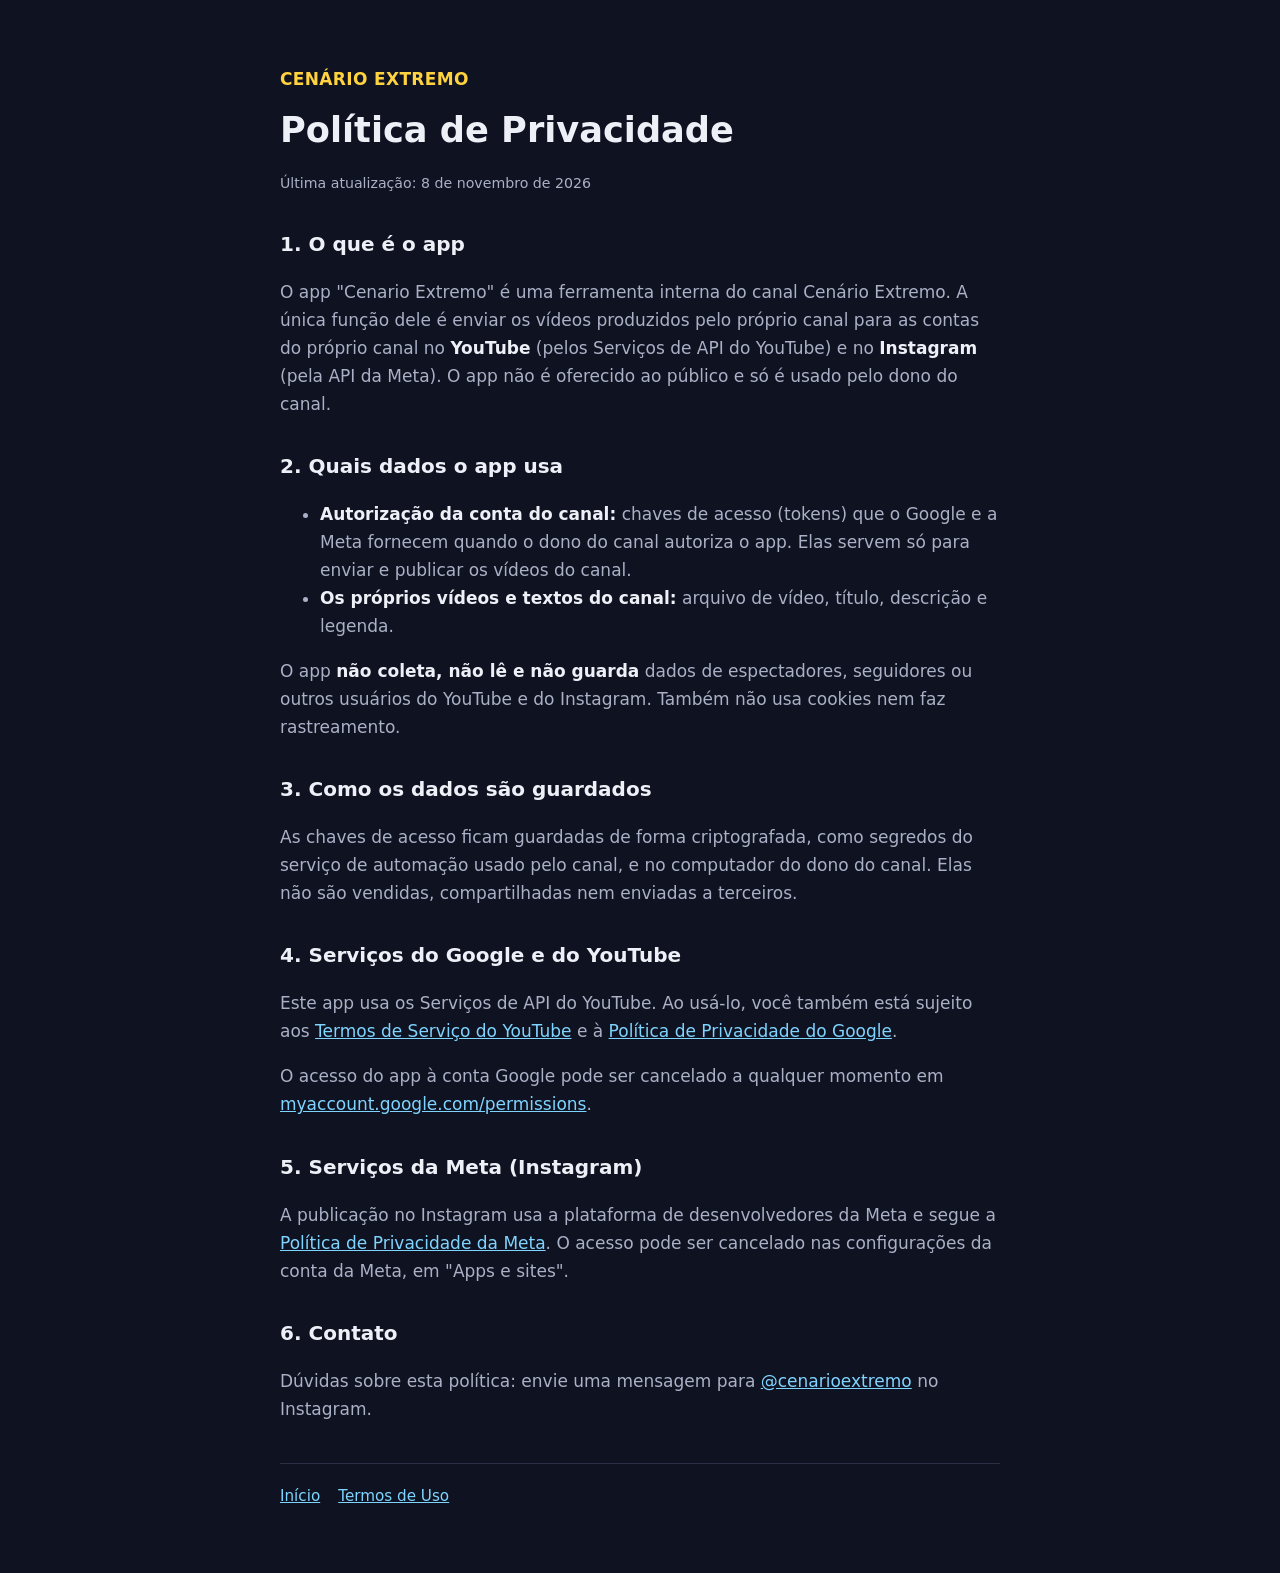
==== privacidade.html @ 7fbb327b "Site do canal: inicio, politica de privacidade e termos Co-Authored-By: Claude Opus 5.5 <noreply@ant" ====
<!doctype html>
<html lang="pt-BR">
<head>
<meta charset="utf-8">
<meta name="viewport" content="width=device-width, initial-scale=1">
<title>Política de Privacidade</title>
<meta name="description" content="Política de Privacidade do app Cenario Extremo.">
<link rel="stylesheet" href="estilo.css">
</head>
<body>
<main>
  <p class="marca">CENÁRIO EXTREMO</p>
  <h1>Política de Privacidade</h1>
  <p><small>Última atualização: 8 de novembro de 2026</small></p>

  <h2>1. O que é o app</h2>
  <p>O app "Cenario Extremo" é uma ferramenta interna do canal Cenário Extremo. A única função dele é enviar os vídeos produzidos pelo próprio canal para as contas do próprio canal no <strong>YouTube</strong> (pelos Serviços de API do YouTube) e no <strong>Instagram</strong> (pela API da Meta). O app não é oferecido ao público e só é usado pelo dono do canal.</p>

  <h2>2. Quais dados o app usa</h2>
  <ul>
    <li><strong>Autorização da conta do canal:</strong> chaves de acesso (tokens) que o Google e a Meta fornecem quando o dono do canal autoriza o app. Elas servem só para enviar e publicar os vídeos do canal.</li>
    <li><strong>Os próprios vídeos e textos do canal:</strong> arquivo de vídeo, título, descrição e legenda.</li>
  </ul>
  <p>O app <strong>não coleta, não lê e não guarda</strong> dados de espectadores, seguidores ou outros usuários do YouTube e do Instagram. Também não usa cookies nem faz rastreamento.</p>

  <h2>3. Como os dados são guardados</h2>
  <p>As chaves de acesso ficam guardadas de forma criptografada, como segredos do serviço de automação usado pelo canal, e no computador do dono do canal. Elas não são vendidas, compartilhadas nem enviadas a terceiros.</p>

  <h2>4. Serviços do Google e do YouTube</h2>
  <p>Este app usa os Serviços de API do YouTube. Ao usá-lo, você também está sujeito aos <a href="https://www.youtube.com/t/terms">Termos de Serviço do YouTube</a> e à <a href="https://policies.google.com/privacy">Política de Privacidade do Google</a>.</p>
  <p>O acesso do app à conta Google pode ser cancelado a qualquer momento em <a href="https://myaccount.google.com/permissions">myaccount.google.com/permissions</a>.</p>

  <h2>5. Serviços da Meta (Instagram)</h2>
  <p>A publicação no Instagram usa a plataforma de desenvolvedores da Meta e segue a <a href="https://www.facebook.com/privacy/policy/">Política de Privacidade da Meta</a>. O acesso pode ser cancelado nas configurações da conta da Meta, em "Apps e sites".</p>

  <h2>6. Contato</h2>
  <p>Dúvidas sobre esta política: envie uma mensagem para <a href="https://www.instagram.com/cenarioextremo/">@cenarioextremo</a> no Instagram.</p>

  <nav>
    <a href="index.html">Início</a>
    <a href="termos.html">Termos de Uso</a>
  </nav>
</main>
</body>
</html>
---- estilo.css ----
:root{--fundo:#0f1220;--cartao:#181c2e;--texto:#eef0f7;--suave:#aab0c6;--destaque:#ffd23f;--link:#7fd4ff}
*{box-sizing:border-box}
body{margin:0;background:var(--fundo);color:var(--texto);font:17px/1.65 system-ui,-apple-system,"Segoe UI",Roboto,sans-serif}
main{max-width:760px;margin:0 auto;padding:48px 20px 64px}
h1{font-size:2.2rem;line-height:1.15;margin:0 0 8px}
h2{font-size:1.25rem;margin:32px 0 8px}
p,li{color:var(--suave)}
strong{color:var(--texto)}
a{color:var(--link)}
.marca{color:var(--destaque);font-weight:800;letter-spacing:.02em}
.cartao{background:var(--cartao);border-radius:14px;padding:20px 22px;margin:24px 0}
nav{display:flex;gap:18px;flex-wrap:wrap;margin-top:40px;padding-top:20px;border-top:1px solid #2a2f45;font-size:.95rem}
small{color:var(--suave)}
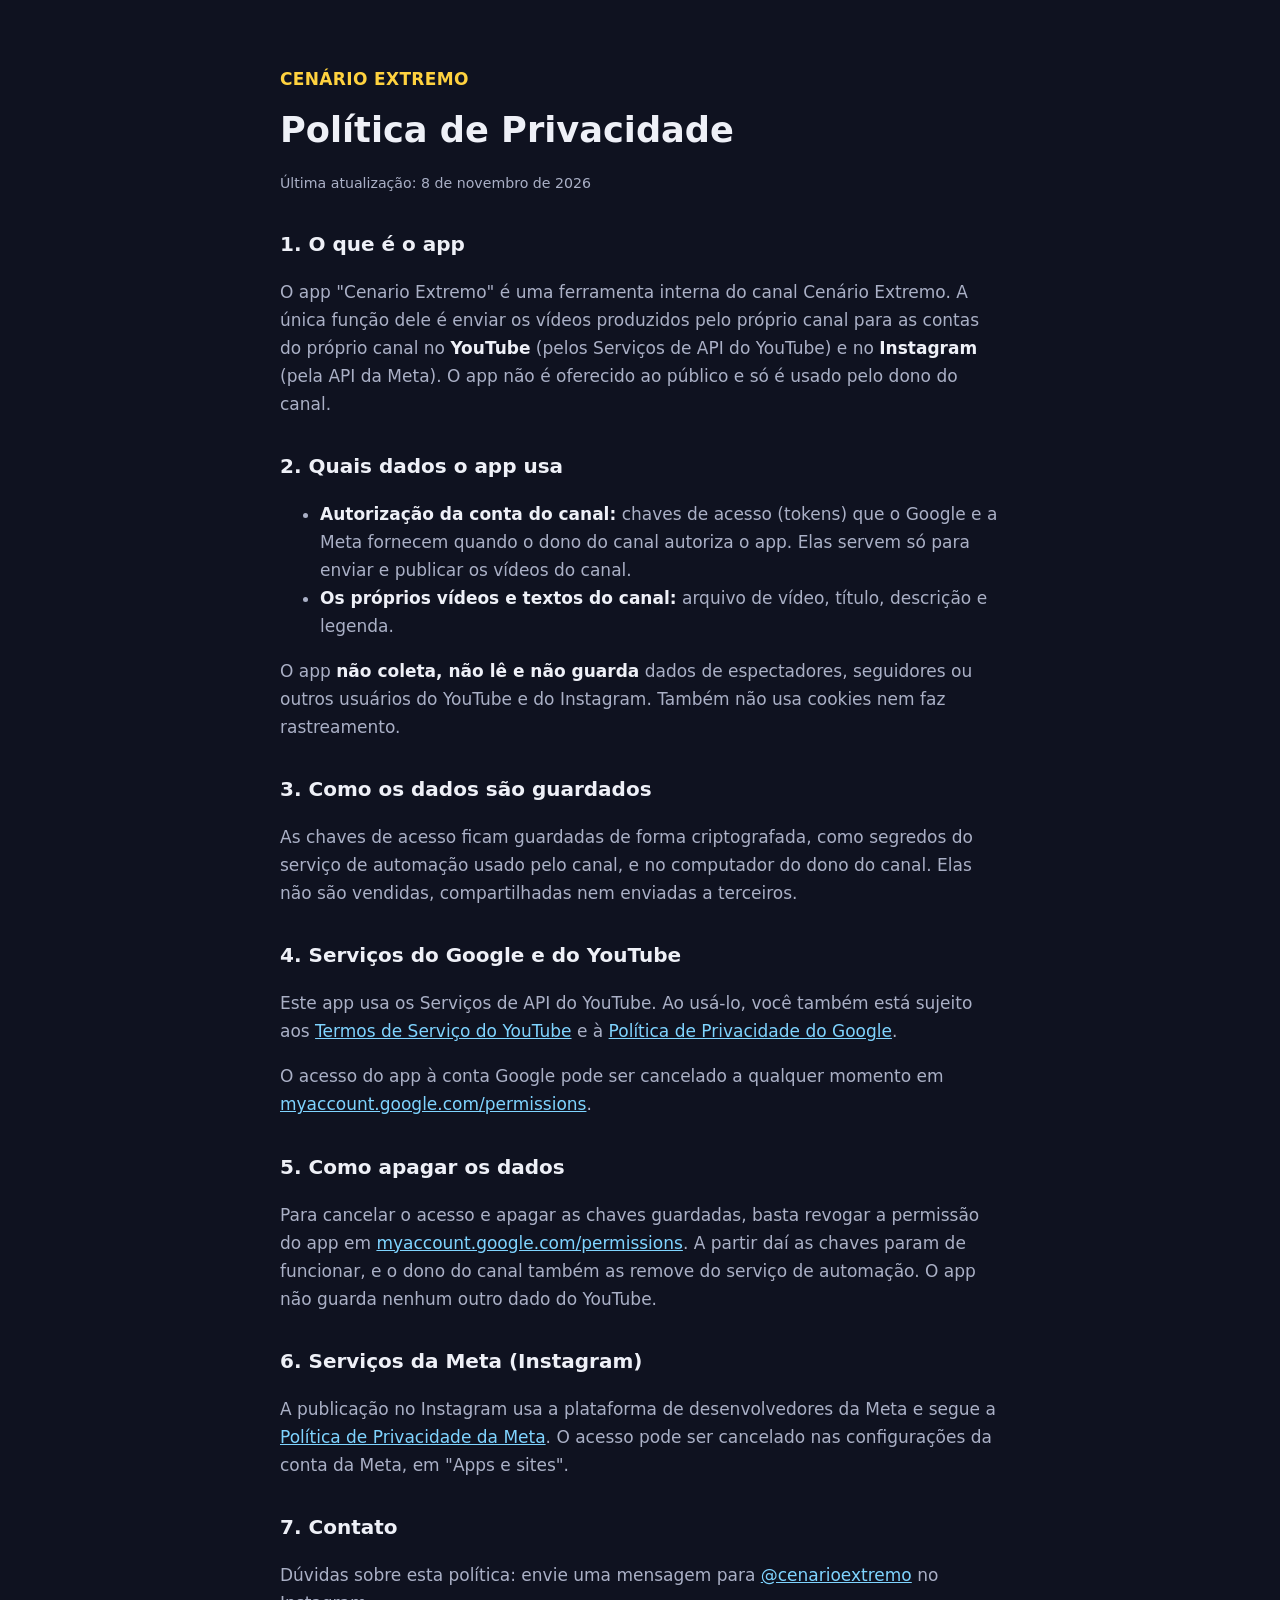
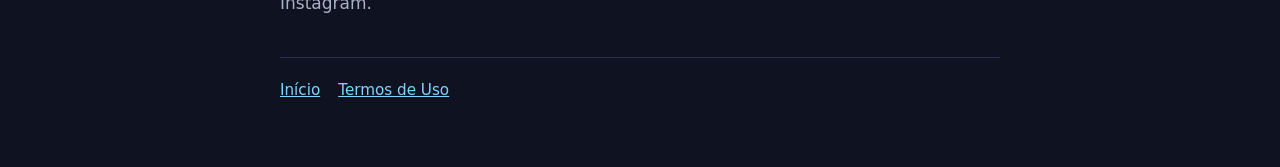
==== commit e8b43996: "Aviso dos Servicos de API do YouTube na pagina inicial e secao de exclusao de dados Co-Authored-By: " ====
--- a/privacidade.html
+++ b/privacidade.html
@@ -30,10 +30,13 @@
   <p>Este app usa os Serviços de API do YouTube. Ao usá-lo, você também está sujeito aos <a href="https://www.youtube.com/t/terms">Termos de Serviço do YouTube</a> e à <a href="https://policies.google.com/privacy">Política de Privacidade do Google</a>.</p>
   <p>O acesso do app à conta Google pode ser cancelado a qualquer momento em <a href="https://myaccount.google.com/permissions">myaccount.google.com/permissions</a>.</p>
 
-  <h2>5. Serviços da Meta (Instagram)</h2>
+  <h2>5. Como apagar os dados</h2>
+  <p>Para cancelar o acesso e apagar as chaves guardadas, basta revogar a permissão do app em <a href="https://myaccount.google.com/permissions">myaccount.google.com/permissions</a>. A partir daí as chaves param de funcionar, e o dono do canal também as remove do serviço de automação. O app não guarda nenhum outro dado do YouTube.</p>
+
+  <h2>6. Serviços da Meta (Instagram)</h2>
   <p>A publicação no Instagram usa a plataforma de desenvolvedores da Meta e segue a <a href="https://www.facebook.com/privacy/policy/">Política de Privacidade da Meta</a>. O acesso pode ser cancelado nas configurações da conta da Meta, em "Apps e sites".</p>
 
-  <h2>6. Contato</h2>
+  <h2>7. Contato</h2>
   <p>Dúvidas sobre esta política: envie uma mensagem para <a href="https://www.instagram.com/cenarioextremo/">@cenarioextremo</a> no Instagram.</p>
 
   <nav>
